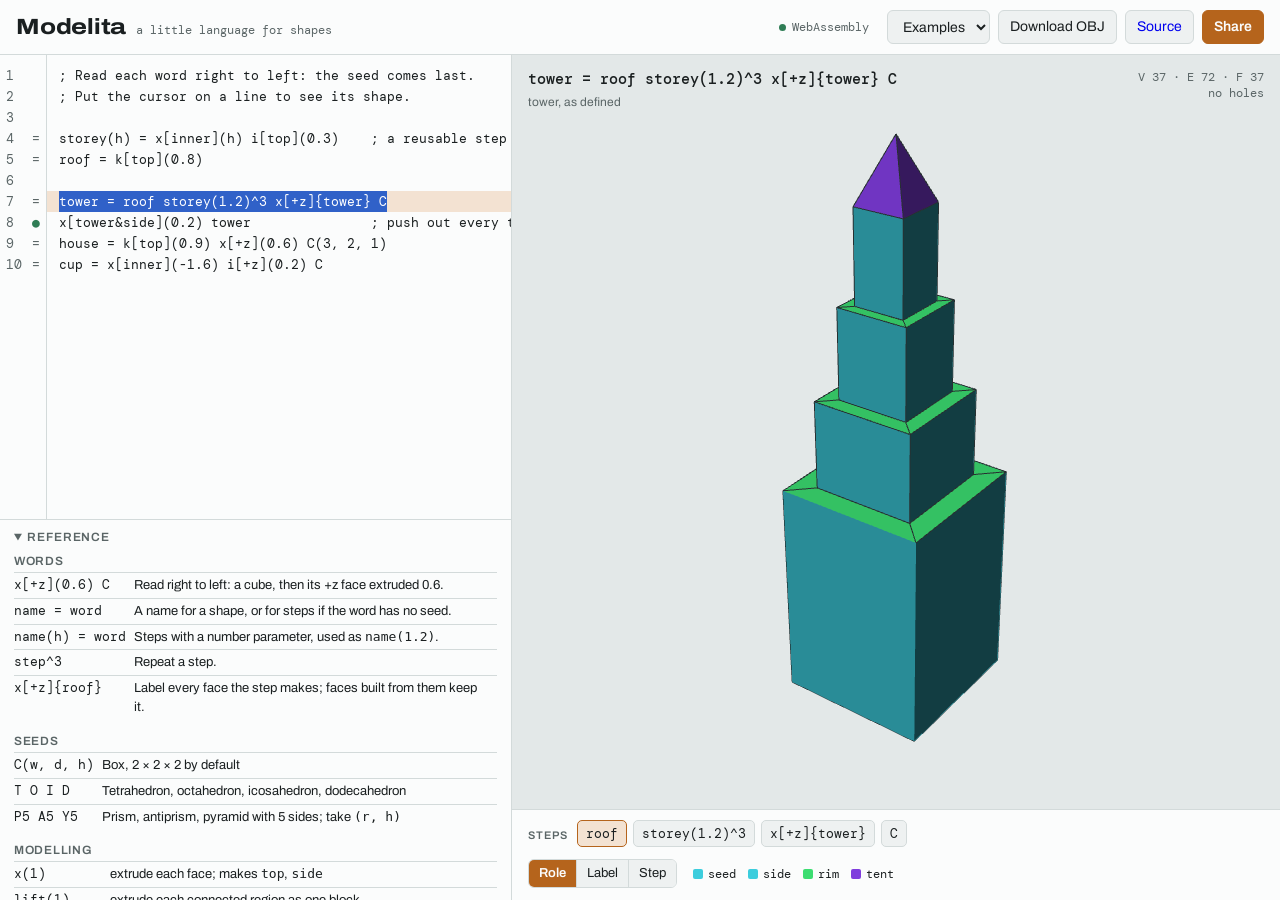
==== web/site/index.html @ a0ad3bcf "Motto: "a little language for shapes"; a simpler link preview The motto replaces "one local step at " ====
<!doctype html>
<html lang="en">
<head>
<meta charset="utf-8">
<meta name="viewport" content="width=device-width, initial-scale=1, viewport-fit=cover">
<title>Modelita Playground</title>
<meta name="description" content="A little language for shapes. Write a word, see the polyhedron it builds, right in your browser.">
<meta name="theme-color" content="#1e2122">
<link rel="icon" href="favicon.svg" type="image/svg+xml">
<meta property="og:type" content="website">
<meta property="og:title" content="Modelita Playground">
<meta property="og:description" content="A little language for shapes.">
<meta property="og:url" content="https://modelita.vercel.app/">
<meta property="og:image" content="https://modelita.vercel.app/og.png">
<meta property="og:image:width" content="1200">
<meta property="og:image:height" content="630">
<meta name="twitter:card" content="summary_large_image">
<link rel="preconnect" href="https://fonts.googleapis.com">
<link rel="preconnect" href="https://fonts.gstatic.com" crossorigin>
<link rel="stylesheet" href="https://fonts.googleapis.com/css2?family=Archivo:wdth,wght@62..125,400..800&family=DM+Mono:wght@400;500&display=swap">
<link rel="stylesheet" href="style.css">
</head>
<body>
<header>
  <div class="brand">
    <h1>Modelita</h1>
    <span class="tag">a little language for shapes</span>
  </div>
  <span class="engine" id="engine" data-state="loading">loading engine</span>
  <div class="actions">
    <select class="btn" id="examples" aria-label="Load an example"></select>
    <button class="btn" id="download-obj" type="button">Download OBJ</button>
    <a class="btn" href="https://github.com/AstridMotilla/modelita">Source</a>
    <button class="btn primary" id="share" type="button">Share</button>
  </div>
</header>

<main>
  <section class="side" aria-label="Program">
    <div class="editor">
      <div class="gutter" id="gutter" aria-hidden="true"></div>
      <div class="code">
        <div class="focus-bar" id="focus-bar"></div>
        <textarea id="program" spellcheck="false" autocapitalize="off" autocomplete="off" aria-label="Modelita program"></textarea>
      </div>
    </div>
    <div class="notes" id="notes" aria-live="polite"></div>
    <details class="reference" id="reference" open>
      <summary>Reference</summary>
      <div class="ref">
        <div>
          <h3>Words</h3>
          <div class="scroll"><table>
            <tr><td>x[+z](0.6) C</td><td>Read right to left: a cube, then its +z face extruded 0.6.</td></tr>
            <tr><td>name = word</td><td>A name for a shape, or for steps if the word has no seed.</td></tr>
            <tr><td>name(h) = word</td><td>Steps with a number parameter, used as <code>name(1.2)</code>.</td></tr>
            <tr><td>step^3</td><td>Repeat a step.</td></tr>
            <tr><td>x[+z]{roof}</td><td>Label every face the step makes; faces built from them keep it.</td></tr>
          </table></div>
        </div>
        <div>
          <h3>Seeds</h3>
          <div class="scroll"><table>
            <tr><td>C(w, d, h)</td><td>Box, 2 × 2 × 2 by default</td></tr>
            <tr><td>T O I D</td><td>Tetrahedron, octahedron, icosahedron, dodecahedron</td></tr>
            <tr><td>P5 A5 Y5</td><td>Prism, antiprism, pyramid with 5 sides; take <code>(r, h)</code></td></tr>
          </table></div>
        </div>
        <div>
          <h3>Modelling</h3>
          <div class="scroll"><table>
            <tr><td>x(1)</td><td>extrude each face; makes <code>top</code>, <code>side</code></td></tr>
            <tr><td>lift(1)</td><td>extrude each connected region as one block</td></tr>
            <tr><td>i(0.3)</td><td>inset; makes <code>inner</code>, <code>rim</code>; below 1</td></tr>
            <tr><td>k(0)</td><td>kis: a tent on each face; makes <code>tent</code></td></tr>
            <tr><td>h</td><td>bridge two faces with a tube: a handle</td></tr>
            <tr><td>scale(0.5)</td><td>scale each region about its centre</td></tr>
            <tr><td>push(0.5)</td><td>move faces along their normals</td></tr>
            <tr><td>merge, flip</td><td>undo a kis; flip the edge between two triangles</td></tr>
          </table></div>
        </div>
        <div>
          <h3>Conway</h3>
          <div class="scroll"><table>
            <tr><td>d a t(0.3) g r</td><td>dual, ambo, truncate, gyro, reflect</td></tr>
            <tr><td>n z j e o m b s</td><td>needle kd, zip dk, join da, expand aa, ortho daa, meta kda, bevel ta, snub dg</td></tr>
          </table></div>
        </div>
        <div>
          <h3>Selectors</h3>
          <div class="scroll"><table>
            <tr><td>+x -x +y -y +z -z</td><td>faces facing that way</td></tr>
            <tr><td>top roof</td><td>a role, or a label</td></tr>
            <tr><td>new</td><td>faces the previous step made</td></tr>
            <tr><td>n4 #3</td><td>faces with 4 corners; face number 3</td></tr>
            <tr><td>a&amp;b a|b !a ~a</td><td>both, either, not, faces bordering <code>a</code>; group with ( )</td></tr>
          </table></div>
        </div>
      </div>
    </details>
  </section>

  <section class="stage" aria-label="Shape">
    <div class="canvas-wrap" id="canvas-wrap">
      <canvas id="view"></canvas>
      <div class="overlay word-title"><div class="word" id="word"></div><div class="sub" id="word-sub"></div></div>
      <div class="overlay counts" id="counts"></div>
      <div class="overlay message" id="message" hidden></div>
      <div class="tip" id="tip" hidden></div>
    </div>
    <div class="foot">
      <div class="steps-row">
        <span class="steps-label">Steps</span>
        <div class="steps" id="steps" role="toolbar" aria-label="Show the shape after a step"></div>
      </div>
      <div class="view-row">
        <div class="seg" id="colour-by" role="group" aria-label="Colour faces by">
          <button type="button" data-mode="role" aria-pressed="true">Role</button>
          <button type="button" data-mode="label" aria-pressed="false">Label</button>
          <button type="button" data-mode="step" aria-pressed="false">Step</button>
        </div>
        <div class="legend" id="legend"></div>
      </div>
    </div>
  </section>
</main>
<div class="toast" id="toast" hidden></div>

<script type="module" src="app.js"></script>
</body>
</html>
---- web/site/style.css ----
/* Layout: a workbench. The program sits on the left like a notebook margin;
   the model stands on the stage at right, and the word's steps run along the
   stage's foot, read right to left. Colours are the blog's: a night stage and
   one hue per face role. */
:root {
  --bg: #eef1f1;
  --panel: #fbfcfc;
  --stage: #e3e8e8;
  --line: #d3dada;
  --fg: #1a1f20;
  --muted: #5a6566;
  --accent: #b5641c;
  --accent-soft: #f3e2d2;
  --error: #b3263a;
  --ok: #2f7d55;
  --edge: #273031;
  --display: "Archivo", "Helvetica Neue", Arial, sans-serif;
  --body: "Archivo", "Helvetica Neue", Arial, sans-serif;
  --mono: "DM Mono", ui-monospace, "SFMono-Regular", Menlo, Consolas, monospace;
  --code-size: 13px;
  --code-line: 21px;
  color-scheme: light;
}
@media (prefers-color-scheme: dark) {
  :root:not([data-theme="light"]) {
    --bg: #1b1e1f; --panel: #222627; --stage: #1e2122; --line: #333a3b; --fg: #e2e6e5;
    --muted: #96a1a0; --accent: #e5904a; --accent-soft: #3a2c20; --error: #f07080; --ok: #6cc896;
    --edge: #1e2122; color-scheme: dark;
  }
}
:root[data-theme="dark"] {
  --bg: #1b1e1f; --panel: #222627; --stage: #1e2122; --line: #333a3b; --fg: #e2e6e5;
  --muted: #96a1a0; --accent: #e5904a; --accent-soft: #3a2c20; --error: #f07080; --ok: #6cc896;
  --edge: #1e2122; color-scheme: dark;
}

html, body { height: 100%; }
body {
  margin: 0; background: var(--bg); color: var(--fg);
  font: 14px/1.45 var(--body);
  display: flex; flex-direction: column;
}
button, select, input, textarea { font: inherit; color: inherit; }
:focus-visible { outline: 2px solid var(--accent); outline-offset: 2px; }

/* --- header ------------------------------------------------------------------ */
header {
  display: flex; align-items: center; gap: 12px 18px; flex-wrap: wrap;
  padding: 10px 16px; border-bottom: 1px solid var(--line); background: var(--panel);
}
.brand { display: flex; align-items: baseline; gap: 10px; margin-right: auto; }
.brand h1 {
  margin: 0; font: 760 22px/1 var(--display); font-stretch: 118%; letter-spacing: -0.01em;
}
.brand .tag { font: 12px var(--mono); color: var(--muted); }
.engine { font: 12px var(--mono); color: var(--muted); display: flex; align-items: center; gap: 6px; }
.engine::before { content: ""; width: 7px; height: 7px; border-radius: 50%; background: var(--muted); }
.engine[data-state="ready"]::before { background: var(--ok); }
.engine[data-state="failed"]::before { background: var(--error); }
.actions { display: flex; gap: 8px; flex-wrap: wrap; }
.btn {
  border: 1px solid var(--line); background: var(--bg); border-radius: 6px;
  padding: 6px 11px; cursor: pointer; white-space: nowrap;
}
.btn:hover { border-color: var(--accent); }
a.btn { text-decoration: none; display: inline-flex; align-items: center; }
.btn.primary { background: var(--accent); border-color: var(--accent); color: var(--panel); font-weight: 600; }
select.btn { padding-right: 8px; }

/* --- the bench ---------------------------------------------------------------- */
main {
  flex: 1; min-height: 0;
  display: grid; grid-template-columns: minmax(320px, 40%) 1fr;
}
.side { display: flex; flex-direction: column; min-width: 0; min-height: 0; border-right: 1px solid var(--line); background: var(--panel); }

.editor { position: relative; flex: 1 1 55%; min-height: 220px; display: flex; overflow: hidden; border-bottom: 1px solid var(--line); }
.gutter {
  flex: none; width: 46px; overflow: hidden; padding-block: 10px;
  font: var(--code-size)/var(--code-line) var(--mono); color: var(--muted);
  border-right: 1px solid var(--line); user-select: none; font-variant-numeric: tabular-nums;
}
.gutter div { height: var(--code-line); display: flex; justify-content: space-between; padding-inline: 6px 6px; }
.gutter .mark { width: 8px; text-align: center; }
.gutter .error .mark { color: var(--error); }
.gutter .shape .mark { color: var(--ok); }
.gutter .define .mark, .gutter .operator .mark { color: var(--muted); }
.code { position: relative; flex: 1; min-width: 0; }
.focus-bar {
  position: absolute; left: 0; right: 0; height: var(--code-line); background: var(--accent-soft);
  pointer-events: none; transform: translateY(0);
}
textarea#program {
  position: absolute; inset: 0; width: 100%; height: 100%; resize: none; border: 0; margin: 0;
  padding: 10px 12px; background: transparent; outline: none; white-space: pre; overflow: auto;
  font: var(--code-size)/var(--code-line) var(--mono); tab-size: 2; caret-color: var(--accent);
}

.notes { flex: 0 1 auto; max-height: 30%; overflow: auto; padding: 10px 14px; border-bottom: 1px solid var(--line); }
.notes:empty { display: none; }
.note { display: flex; gap: 10px; font-size: 13px; cursor: pointer; padding: 3px 0; }
.note b { font: 500 12px var(--mono); color: var(--error); white-space: nowrap; font-variant-numeric: tabular-nums; }
.note span { min-width: 0; }
.note .cat { font: 12px var(--mono); color: var(--muted); }

details.reference { flex: 0 1 auto; overflow: auto; max-height: 45%; }
details.reference > summary {
  cursor: pointer; padding: 10px 14px; font: 600 12px var(--body); letter-spacing: 0.08em; text-transform: uppercase; color: var(--muted);
}
.ref { padding: 0 14px 14px; display: grid; gap: 14px; }
.ref h3 { margin: 0 0 4px; font: 600 12px var(--body); letter-spacing: 0.06em; text-transform: uppercase; color: var(--muted); }
.ref table { border-collapse: collapse; width: 100%; font-size: 13px; }
.ref td { padding: 3px 8px 3px 0; vertical-align: top; border-top: 1px solid var(--line); }
.ref td:first-child { font-family: var(--mono); white-space: nowrap; width: 1%; }
.ref .scroll { overflow-x: auto; }

/* --- the stage ---------------------------------------------------------------- */
.stage { position: relative; min-width: 0; min-height: 0; background: var(--stage); display: flex; flex-direction: column; }
.canvas-wrap { position: relative; flex: 1; min-height: 0; touch-action: none; cursor: grab; }
.canvas-wrap:active { cursor: grabbing; }
canvas { position: absolute; inset: 0; width: 100%; height: 100%; display: block; }
.overlay { position: absolute; pointer-events: none; }
.word-title { top: 14px; left: 16px; right: 16px; display: grid; gap: 4px; }
.word-title .word { font: 500 15px/1.35 var(--mono); overflow-wrap: anywhere; }
.word-title .sub { font-size: 12px; color: var(--muted); }
.counts {
  top: 14px; right: 16px; font: 12px var(--mono); color: var(--muted); text-align: right;
  font-variant-numeric: tabular-nums; display: grid; gap: 2px;
}
.word-title { right: 190px; }
.message {
  inset: 0; display: grid; place-items: center; padding: 24px; text-align: center; color: var(--muted);
}
.message p { max-width: 42ch; margin: 0; }
.message .err { color: var(--error); font-family: var(--mono); font-size: 13px; }
.tip {
  position: absolute; pointer-events: none; padding: 6px 9px; border-radius: 6px; background: var(--panel);
  border: 1px solid var(--line); font: 12px/1.4 var(--mono); white-space: nowrap; transform: translate(12px, 12px);
  box-shadow: 0 4px 14px rgb(0 0 0 / 0.18);
}

.foot { border-top: 1px solid var(--line); padding: 10px 16px 12px; display: grid; gap: 10px; background: var(--panel); }
.steps-row { display: flex; align-items: center; gap: 10px; min-width: 0; }
.steps-label { font: 600 11px var(--body); letter-spacing: 0.08em; text-transform: uppercase; color: var(--muted); white-space: nowrap; }
.steps { display: flex; gap: 6px; overflow-x: auto; padding-bottom: 2px; min-width: 0; direction: ltr; }
.chip {
  border: 1px solid var(--line); background: var(--bg); border-radius: 5px; padding: 4px 8px; cursor: pointer;
  font: 13px var(--mono); white-space: nowrap;
}
.chip[aria-pressed="true"] { border-color: var(--accent); background: var(--accent-soft); }
.chip.pending { opacity: 0.45; }
.chip.failed { border-color: var(--error); color: var(--error); }
.view-row { display: flex; flex-wrap: wrap; align-items: center; gap: 8px 16px; }
.seg { display: inline-flex; border: 1px solid var(--line); border-radius: 6px; overflow: hidden; }
.seg button { border: 0; background: var(--bg); padding: 4px 10px; cursor: pointer; font-size: 13px; }
.seg button + button { border-left: 1px solid var(--line); }
.seg button[aria-pressed="true"] { background: var(--accent); color: var(--panel); font-weight: 600; }
.legend { display: flex; flex-wrap: wrap; gap: 4px 12px; font: 12px var(--mono); min-width: 0; }
.legend span { display: inline-flex; align-items: center; gap: 5px; cursor: default; }
.legend i { width: 10px; height: 10px; border-radius: 2px; display: inline-block; }

.toast {
  position: fixed; left: 50%; bottom: calc(18px + env(safe-area-inset-bottom, 0px)); transform: translateX(-50%);
  background: var(--fg); color: var(--bg); padding: 8px 14px; border-radius: 6px; font-size: 13px;
}

@media (max-width: 760px) {
  body { height: auto; }
  main { grid-template-columns: 1fr; }
  .stage { order: -1; height: 72vh; min-height: 380px; }
  .side { border-right: 0; }
  .editor { min-height: 300px; }
  .notes, details.reference { max-height: none; }
  .word-title { right: 16px; top: 46px; }
}
@media (prefers-reduced-motion: reduce) { * { scroll-behavior: auto; } }
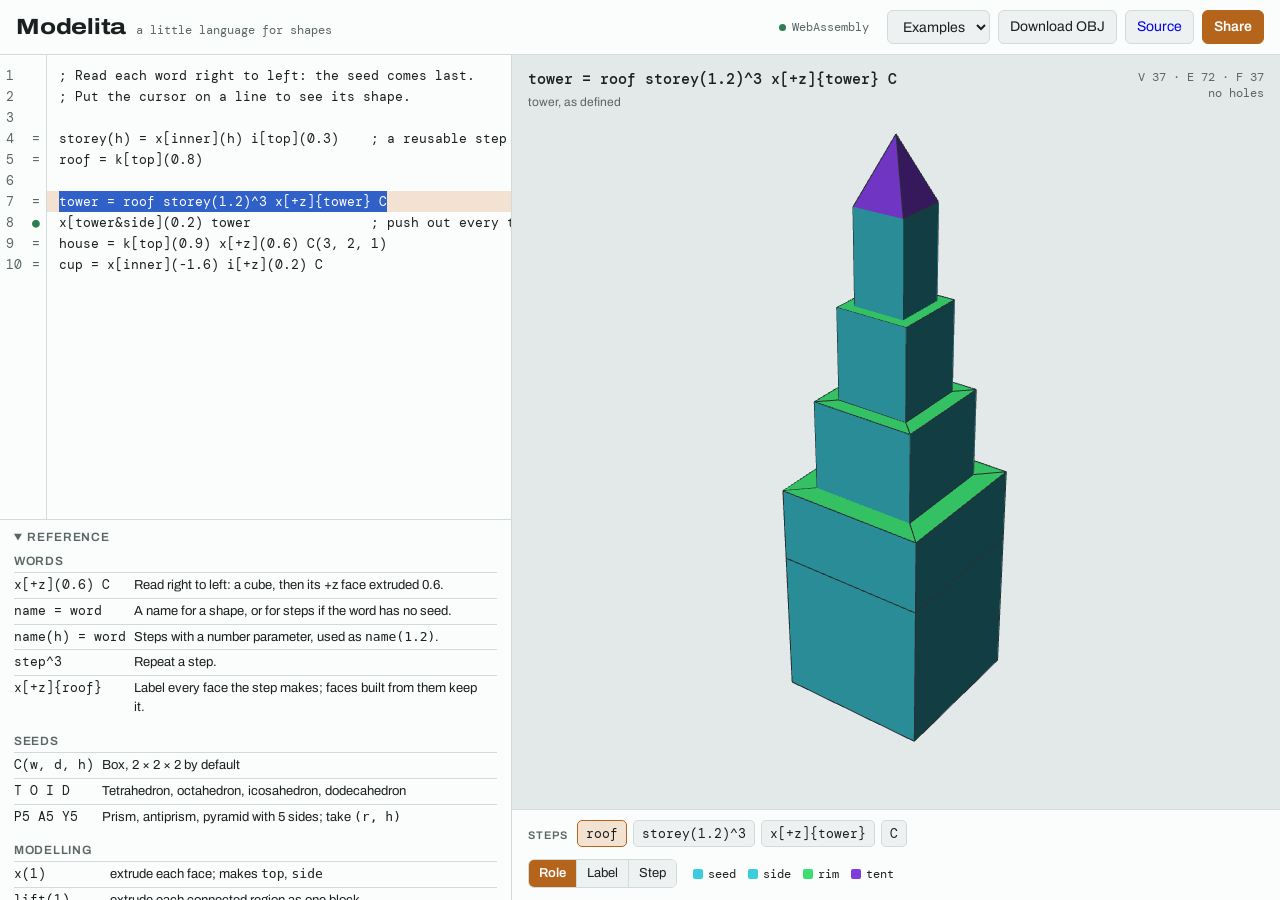
==== commit eb18e3b7: "Link preview: fingerprint the image name so apps fetch it again Discord, Slack and X cache a link pr" ====
--- a/web/site/index.html
+++ b/web/site/index.html
@@ -11,7 +11,7 @@
 <meta property="og:title" content="Modelita Playground">
 <meta property="og:description" content="A little language for shapes.">
 <meta property="og:url" content="https://modelita.vercel.app/">
-<meta property="og:image" content="https://modelita.vercel.app/og.png">
+<meta property="og:image" content="https://modelita.vercel.app/og-7559c517.png">
 <meta property="og:image:width" content="1200">
 <meta property="og:image:height" content="630">
 <meta name="twitter:card" content="summary_large_image">
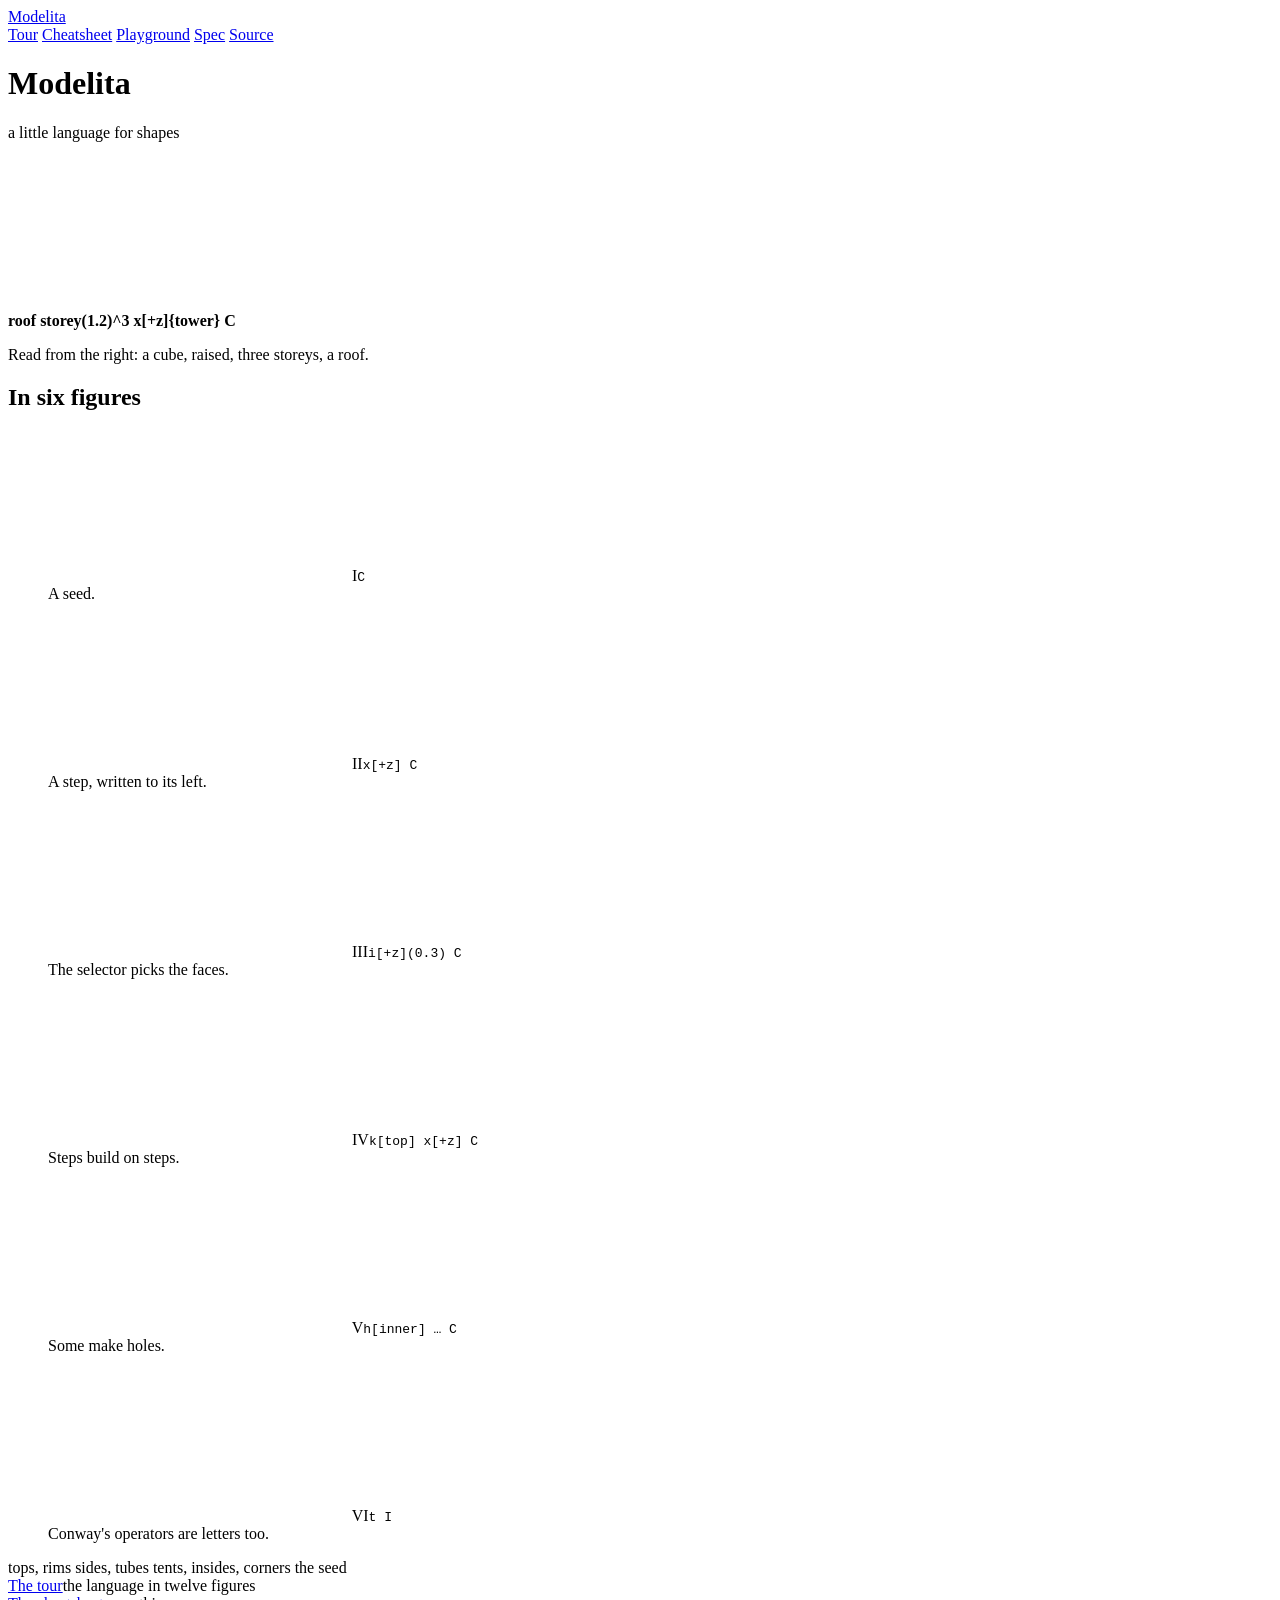
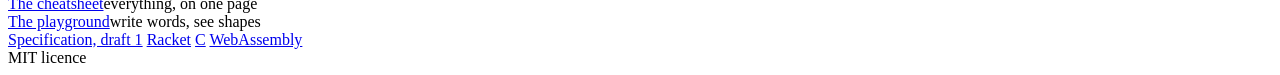
==== commit b661feb0: "Site: a home page, a tour and a cheatsheet, after Byrne's Euclid The site was the playground alone. " ====
--- a/web/site/index.html
+++ b/web/site/index.html
@@ -3,12 +3,13 @@
 <head>
 <meta charset="utf-8">
 <meta name="viewport" content="width=device-width, initial-scale=1, viewport-fit=cover">
-<title>Modelita Playground</title>
-<meta name="description" content="A little language for shapes. Write a word, see the polyhedron it builds, right in your browser.">
-<meta name="theme-color" content="#1e2122">
-<link rel="icon" href="favicon.svg" type="image/svg+xml">
+<script src="/forward.js"></script>
+<title>Modelita</title>
+<meta name="description" content="A little language for shapes. Write a word, get a polyhedron.">
+<meta name="theme-color" content="#fdfdfb">
+<link rel="icon" href="/favicon.svg" type="image/svg+xml">
 <meta property="og:type" content="website">
-<meta property="og:title" content="Modelita Playground">
+<meta property="og:title" content="Modelita">
 <meta property="og:description" content="A little language for shapes.">
 <meta property="og:url" content="https://modelita.vercel.app/">
 <meta property="og:image" content="https://modelita.vercel.app/og-7559c517.png">
@@ -17,115 +18,77 @@
 <meta name="twitter:card" content="summary_large_image">
 <link rel="preconnect" href="https://fonts.googleapis.com">
 <link rel="preconnect" href="https://fonts.gstatic.com" crossorigin>
-<link rel="stylesheet" href="https://fonts.googleapis.com/css2?family=Archivo:wdth,wght@62..125,400..800&family=DM+Mono:wght@400;500&display=swap">
-<link rel="stylesheet" href="style.css">
+<link rel="stylesheet" href="https://fonts.googleapis.com/css2?family=Archivo:ital,wdth,wght@0,62..125,300..700;1,62..125,300..700&family=DM+Mono:ital,wght@0,400;0,500;1,400&display=swap">
+<link rel="stylesheet" href="/site.css">
+<script type="module" src="/figures.js"></script>
 </head>
 <body>
-<header>
-  <div class="brand">
-    <h1>Modelita</h1>
-    <span class="tag">a little language for shapes</span>
-  </div>
-  <span class="engine" id="engine" data-state="loading">loading engine</span>
-  <div class="actions">
-    <select class="btn" id="examples" aria-label="Load an example"></select>
-    <button class="btn" id="download-obj" type="button">Download OBJ</button>
-    <a class="btn" href="https://github.com/AstridMotilla/modelita">Source</a>
-    <button class="btn primary" id="share" type="button">Share</button>
-  </div>
-</header>
+<div class="page">
+  <header class="site-head">
+    <a class="name" href="/">Modelita</a>
+    <nav aria-label="Site">
+      <a href="/tour/">Tour</a>
+      <a href="/cheatsheet/">Cheatsheet</a>
+      <a href="/play/">Playground</a>
+      <a href="https://github.com/AstridMotilla/modelita/blob/master/SPEC.md">Spec</a>
+      <a href="https://github.com/AstridMotilla/modelita">Source</a>
+    </nav>
+  </header>
 
-<main>
-  <section class="side" aria-label="Program">
-    <div class="editor">
-      <div class="gutter" id="gutter" aria-hidden="true"></div>
-      <div class="code">
-        <div class="focus-bar" id="focus-bar"></div>
-        <textarea id="program" spellcheck="false" autocapitalize="off" autocomplete="off" aria-label="Modelita program"></textarea>
+  <main>
+    <div class="title">
+      <h1>Modelita</h1>
+      <p class="motto">a little language for shapes</p>
+    </div>
+    <div class="hero">
+      <canvas data-spin data-yaw="-0.8" data-pitch="0.42" data-scale="0.86"
+        data-word="storey(h) = x[inner](h) i[top](0.3)&#10;roof = k[top](0.8)&#10;roof storey(1.2)^3 x[+z]{tower} C"
+        aria-label="A tower: a cube with three storeys and a tent roof. Drag to turn it."></canvas>
+      <div class="word"><b class="u-red">roof</b> <b class="u-blue">storey(1.2)^3</b> <b class="u-yellow">x[+z]{tower}</b> <b>C</b></div>
+      <p class="caption">Read from the right: a cube, raised, three storeys, a roof.</p>
+    </div>
+
+    <section>
+      <h2>In six figures</h2>
+      <div class="plates">
+        <figure class="plate"><canvas data-word="C" aria-label="A cube"></canvas>
+          <span class="n">I</span><code><a data-play="C">C</a></code><figcaption>A seed.</figcaption></figure>
+        <figure class="plate"><canvas data-word="x[+z] C" aria-label="A cube with its top extruded"></canvas>
+          <span class="n">II</span><code><a data-play="x[+z] C">x[+z] C</a></code><figcaption>A step, written to its left.</figcaption></figure>
+        <figure class="plate"><canvas data-word="i[+z](0.3) C" aria-label="A cube with its top inset"></canvas>
+          <span class="n">III</span><code><a data-play="i[+z](0.3) C">i[+z](0.3) C</a></code><figcaption>The selector picks the faces.</figcaption></figure>
+        <figure class="plate"><canvas data-word="k[top] x[+z] C" aria-label="A cube, extruded, with a tent on top"></canvas>
+          <span class="n">IV</span><code><a data-play="k[top] x[+z] C">k[top] x[+z] C</a></code><figcaption>Steps build on steps.</figcaption></figure>
+        <figure class="plate"><canvas data-word="h[inner] i[+x|-x](0.3) x[+x](1) x[-x](1) C" aria-label="A ring with a hole through it"></canvas>
+          <span class="n">V</span><code><a data-play="h[inner] i[+x|-x](0.3) x[+x](1) x[-x](1) C">h[inner] … C</a></code><figcaption>Some make holes.</figcaption></figure>
+        <figure class="plate"><canvas data-word="t I" aria-label="A truncated icosahedron, a football"></canvas>
+          <span class="n">VI</span><code><a data-play="t I">t I</a></code><figcaption>Conway's operators are letters too.</figcaption></figure>
       </div>
-    </div>
-    <div class="notes" id="notes" aria-live="polite"></div>
-    <details class="reference" id="reference" open>
-      <summary>Reference</summary>
-      <div class="ref">
-        <div>
-          <h3>Words</h3>
-          <div class="scroll"><table>
-            <tr><td>x[+z](0.6) C</td><td>Read right to left: a cube, then its +z face extruded 0.6.</td></tr>
-            <tr><td>name = word</td><td>A name for a shape, or for steps if the word has no seed.</td></tr>
-            <tr><td>name(h) = word</td><td>Steps with a number parameter, used as <code>name(1.2)</code>.</td></tr>
-            <tr><td>step^3</td><td>Repeat a step.</td></tr>
-            <tr><td>x[+z]{roof}</td><td>Label every face the step makes; faces built from them keep it.</td></tr>
-          </table></div>
-        </div>
-        <div>
-          <h3>Seeds</h3>
-          <div class="scroll"><table>
-            <tr><td>C(w, d, h)</td><td>Box, 2 × 2 × 2 by default</td></tr>
-            <tr><td>T O I D</td><td>Tetrahedron, octahedron, icosahedron, dodecahedron</td></tr>
-            <tr><td>P5 A5 Y5</td><td>Prism, antiprism, pyramid with 5 sides; take <code>(r, h)</code></td></tr>
-          </table></div>
-        </div>
-        <div>
-          <h3>Modelling</h3>
-          <div class="scroll"><table>
-            <tr><td>x(1)</td><td>extrude each face; makes <code>top</code>, <code>side</code></td></tr>
-            <tr><td>lift(1)</td><td>extrude each connected region as one block</td></tr>
-            <tr><td>i(0.3)</td><td>inset; makes <code>inner</code>, <code>rim</code>; below 1</td></tr>
-            <tr><td>k(0)</td><td>kis: a tent on each face; makes <code>tent</code></td></tr>
-            <tr><td>h</td><td>bridge two faces with a tube: a handle</td></tr>
-            <tr><td>scale(0.5)</td><td>scale each region about its centre</td></tr>
-            <tr><td>push(0.5)</td><td>move faces along their normals</td></tr>
-            <tr><td>merge, flip</td><td>undo a kis; flip the edge between two triangles</td></tr>
-          </table></div>
-        </div>
-        <div>
-          <h3>Conway</h3>
-          <div class="scroll"><table>
-            <tr><td>d a t(0.3) g r</td><td>dual, ambo, truncate, gyro, reflect</td></tr>
-            <tr><td>n z j e o m b s</td><td>needle kd, zip dk, join da, expand aa, ortho daa, meta kda, bevel ta, snub dg</td></tr>
-          </table></div>
-        </div>
-        <div>
-          <h3>Selectors</h3>
-          <div class="scroll"><table>
-            <tr><td>+x -x +y -y +z -z</td><td>faces facing that way</td></tr>
-            <tr><td>top roof</td><td>a role, or a label</td></tr>
-            <tr><td>new</td><td>faces the previous step made</td></tr>
-            <tr><td>n4 #3</td><td>faces with 4 corners; face number 3</td></tr>
-            <tr><td>a&amp;b a|b !a ~a</td><td>both, either, not, faces bordering <code>a</code>; group with ( )</td></tr>
-          </table></div>
-        </div>
+      <div class="key">
+        <span><i class="g sq"></i> tops, rims</span>
+        <span><i class="g ci"></i> sides, tubes</span>
+        <span><i class="g tri"></i> tents, insides, corners</span>
+        <span><i class="g wh"></i> the seed</span>
       </div>
-    </details>
-  </section>
+    </section>
 
-  <section class="stage" aria-label="Shape">
-    <div class="canvas-wrap" id="canvas-wrap">
-      <canvas id="view"></canvas>
-      <div class="overlay word-title"><div class="word" id="word"></div><div class="sub" id="word-sub"></div></div>
-      <div class="overlay counts" id="counts"></div>
-      <div class="overlay message" id="message" hidden></div>
-      <div class="tip" id="tip" hidden></div>
-    </div>
-    <div class="foot">
-      <div class="steps-row">
-        <span class="steps-label">Steps</span>
-        <div class="steps" id="steps" role="toolbar" aria-label="Show the shape after a step"></div>
+    <section>
+      <div class="onward">
+        <div><a href="/tour/">The tour</a><span>the language in twelve figures</span></div>
+        <div><a href="/cheatsheet/">The cheatsheet</a><span>everything, on one page</span></div>
+        <div><a href="/play/">The playground</a><span>write words, see shapes</span></div>
       </div>
-      <div class="view-row">
-        <div class="seg" id="colour-by" role="group" aria-label="Colour faces by">
-          <button type="button" data-mode="role" aria-pressed="true">Role</button>
-          <button type="button" data-mode="label" aria-pressed="false">Label</button>
-          <button type="button" data-mode="step" aria-pressed="false">Step</button>
-        </div>
-        <div class="legend" id="legend"></div>
-      </div>
-    </div>
-  </section>
-</main>
-<div class="toast" id="toast" hidden></div>
-
-<script type="module" src="app.js"></script>
+    </section>
+  </main>
+</div>
+<footer class="site-foot">
+  <nav aria-label="Project">
+    <a href="https://github.com/AstridMotilla/modelita/blob/master/SPEC.md">Specification, draft 1</a>
+    <a href="https://github.com/AstridMotilla/modelita/tree/master/racket">Racket</a>
+    <a href="https://github.com/AstridMotilla/modelita/tree/master/c">C</a>
+    <a href="/play/">WebAssembly</a>
+  </nav>
+  MIT licence
+</footer>
 </body>
 </html>
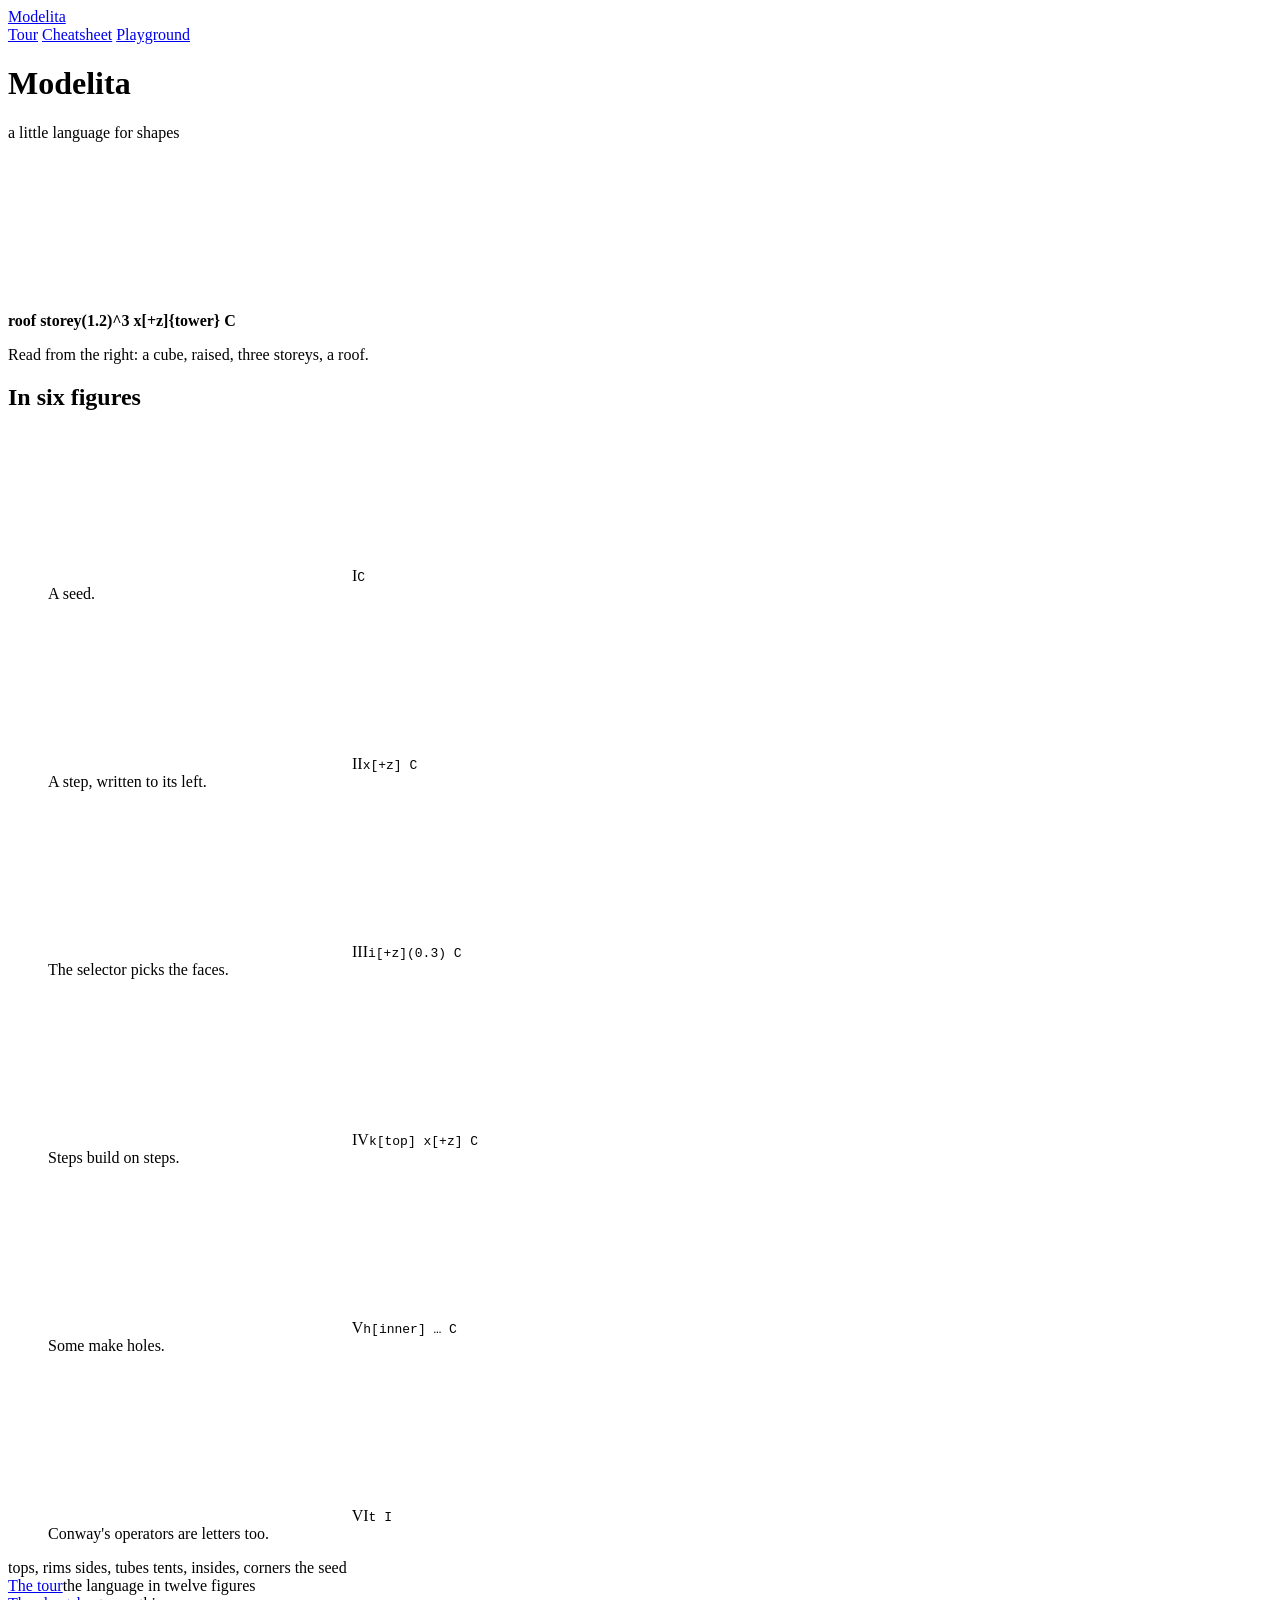
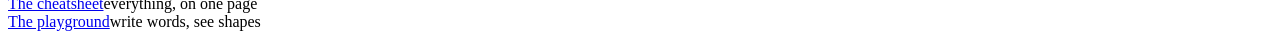
==== commit cada0588: "Site: no links to the repository or the spec; no footers People come to play with Modelita online, s" ====
--- a/web/site/index.html
+++ b/web/site/index.html
@@ -30,8 +30,6 @@
       <a href="/tour/">Tour</a>
       <a href="/cheatsheet/">Cheatsheet</a>
       <a href="/play/">Playground</a>
-      <a href="https://github.com/AstridMotilla/modelita/blob/master/SPEC.md">Spec</a>
-      <a href="https://github.com/AstridMotilla/modelita">Source</a>
     </nav>
   </header>
 
@@ -81,14 +79,5 @@
     </section>
   </main>
 </div>
-<footer class="site-foot">
-  <nav aria-label="Project">
-    <a href="https://github.com/AstridMotilla/modelita/blob/master/SPEC.md">Specification, draft 1</a>
-    <a href="https://github.com/AstridMotilla/modelita/tree/master/racket">Racket</a>
-    <a href="https://github.com/AstridMotilla/modelita/tree/master/c">C</a>
-    <a href="/play/">WebAssembly</a>
-  </nav>
-  MIT licence
-</footer>
 </body>
 </html>
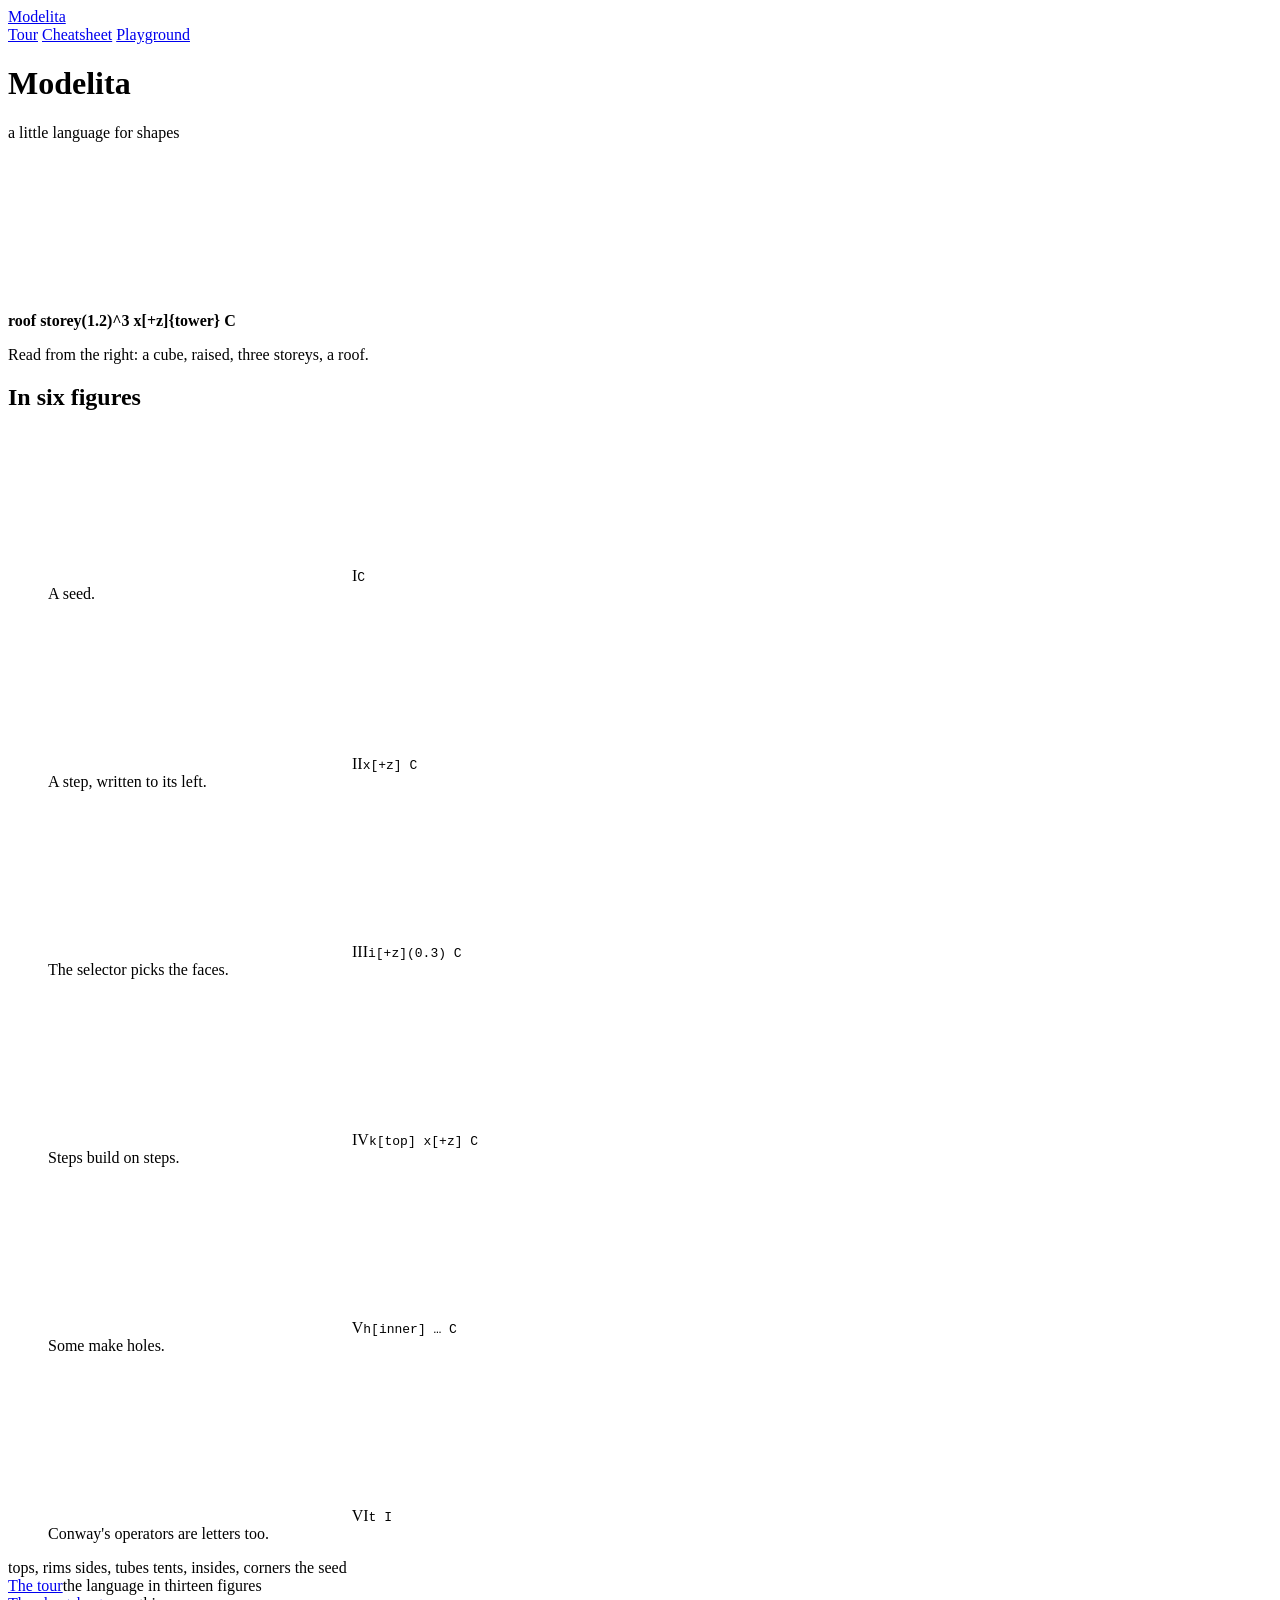
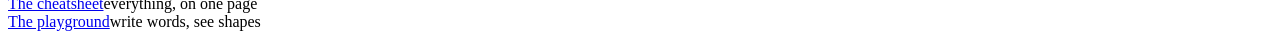
==== commit 1385d951: "mirror: build half a shape, get the whole The first symmetry operator (SPEC.md §5.4). mirror[seam] j" ====
--- a/web/site/index.html
+++ b/web/site/index.html
@@ -12,7 +12,7 @@
 <meta property="og:title" content="Modelita">
 <meta property="og:description" content="A little language for shapes.">
 <meta property="og:url" content="https://modelita.vercel.app/">
-<meta property="og:image" content="https://modelita.vercel.app/og-7559c517.png">
+<meta property="og:image" content="https://modelita.vercel.app/og-afff4001.png">
 <meta property="og:image:width" content="1200">
 <meta property="og:image:height" content="630">
 <meta name="twitter:card" content="summary_large_image">
@@ -72,7 +72,7 @@
 
     <section>
       <div class="onward">
-        <div><a href="/tour/">The tour</a><span>the language in twelve figures</span></div>
+        <div><a href="/tour/">The tour</a><span>the language in thirteen figures</span></div>
         <div><a href="/cheatsheet/">The cheatsheet</a><span>everything, on one page</span></div>
         <div><a href="/play/">The playground</a><span>write words, see shapes</span></div>
       </div>
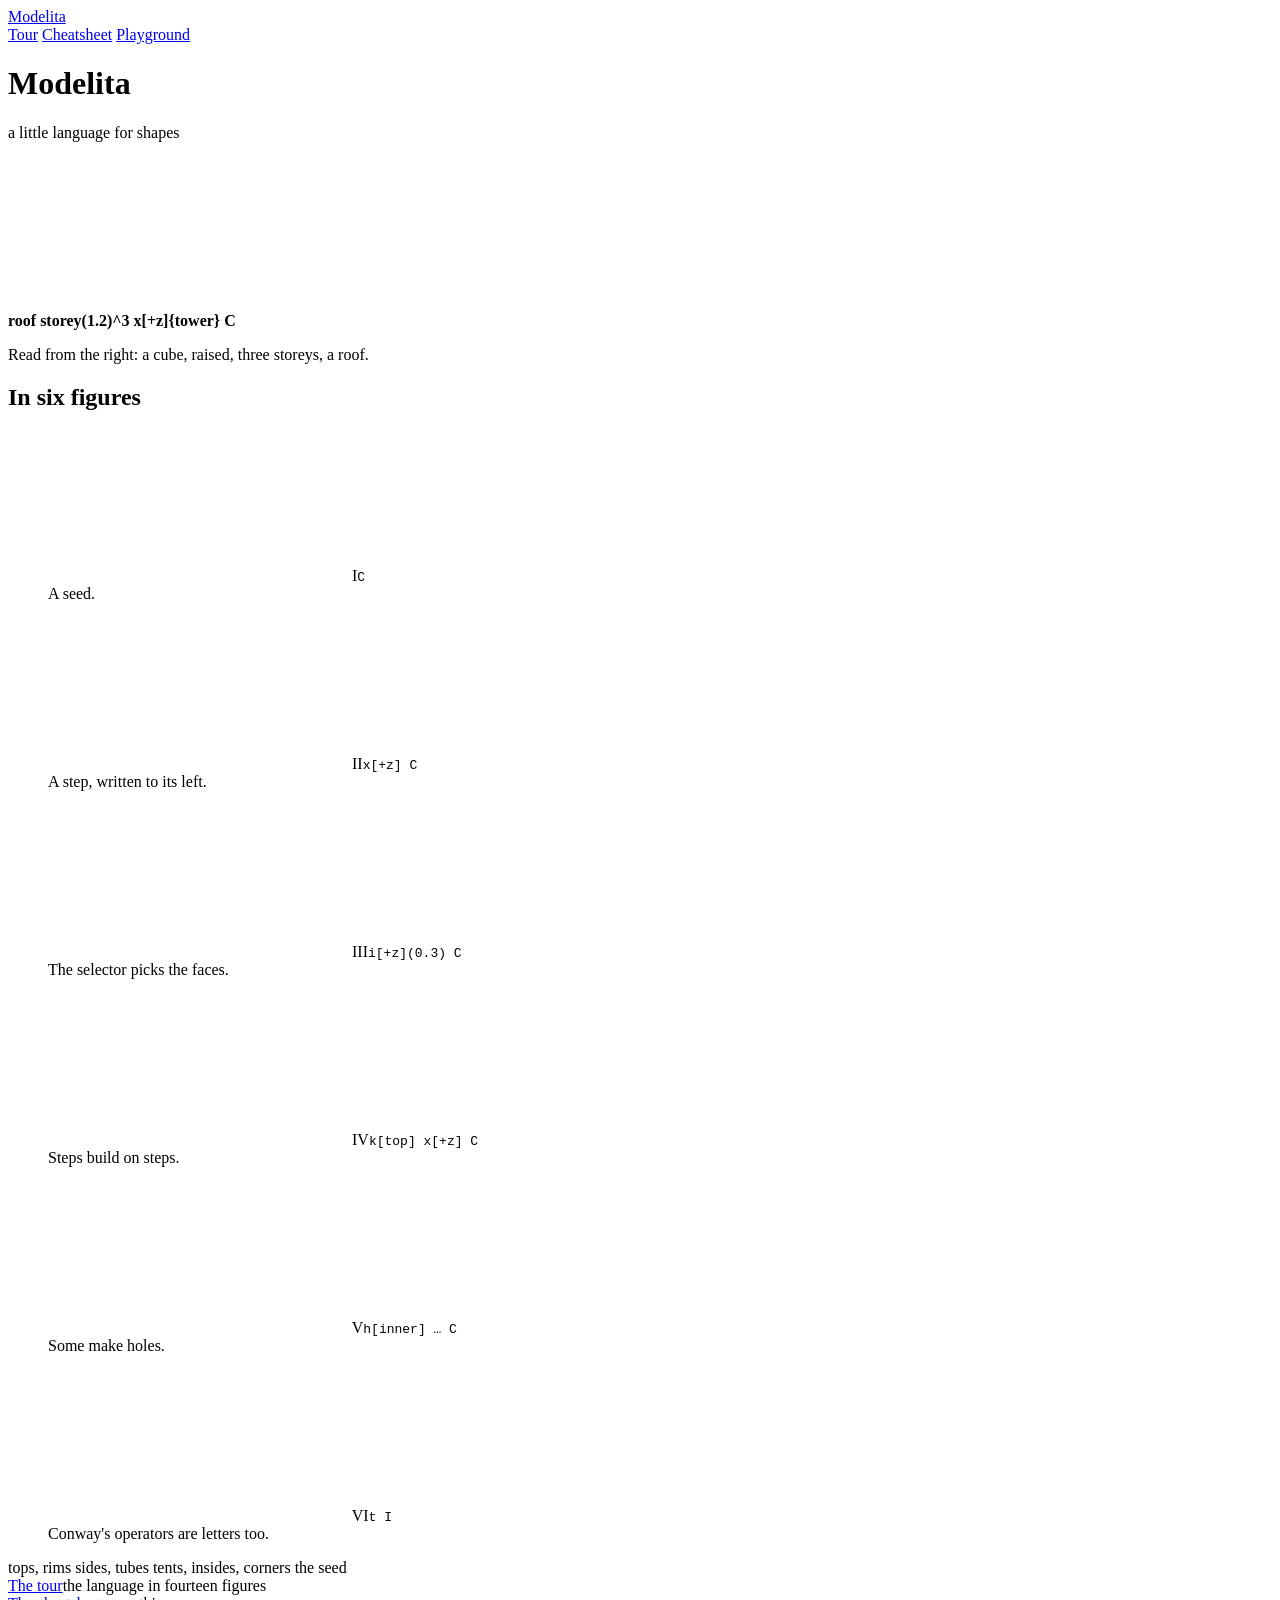
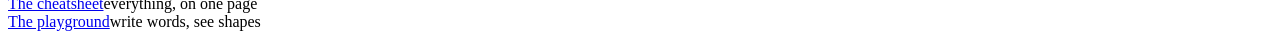
==== commit a7d09ccf: "Transforms: move, turn and stretch The next item in SPEC.md §11's order (§5.5). They move vertices a" ====
--- a/web/site/index.html
+++ b/web/site/index.html
@@ -72,7 +72,7 @@
 
     <section>
       <div class="onward">
-        <div><a href="/tour/">The tour</a><span>the language in thirteen figures</span></div>
+        <div><a href="/tour/">The tour</a><span>the language in fourteen figures</span></div>
         <div><a href="/cheatsheet/">The cheatsheet</a><span>everything, on one page</span></div>
         <div><a href="/play/">The playground</a><span>write words, see shapes</span></div>
       </div>
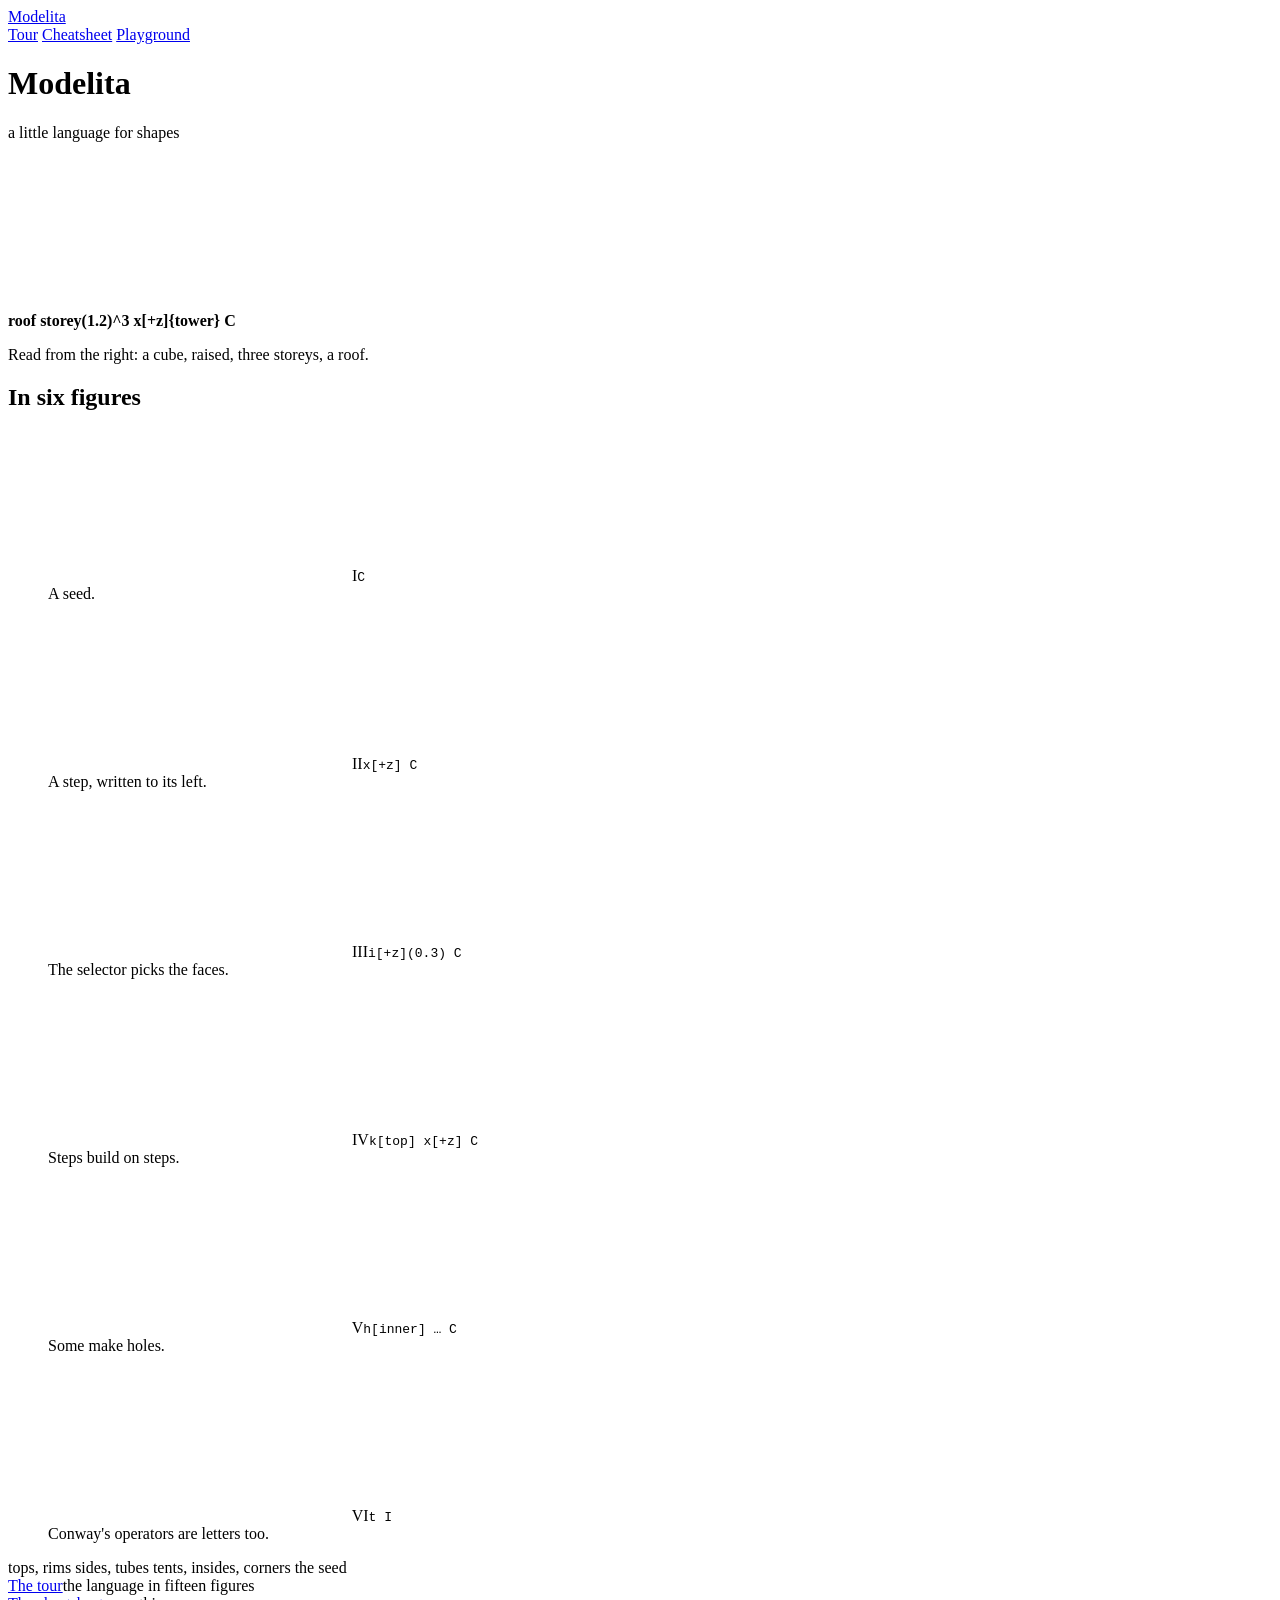
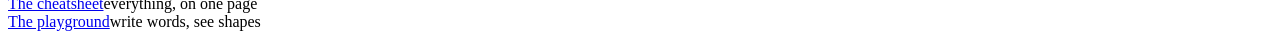
==== commit ebd1689e: "Several bodies: +, array and spin The last big item in SPEC.md §11. A shape may be in several pieces" ====
--- a/web/site/index.html
+++ b/web/site/index.html
@@ -72,7 +72,7 @@
 
     <section>
       <div class="onward">
-        <div><a href="/tour/">The tour</a><span>the language in fourteen figures</span></div>
+        <div><a href="/tour/">The tour</a><span>the language in fifteen figures</span></div>
         <div><a href="/cheatsheet/">The cheatsheet</a><span>everything, on one page</span></div>
         <div><a href="/play/">The playground</a><span>write words, see shapes</span></div>
       </div>
